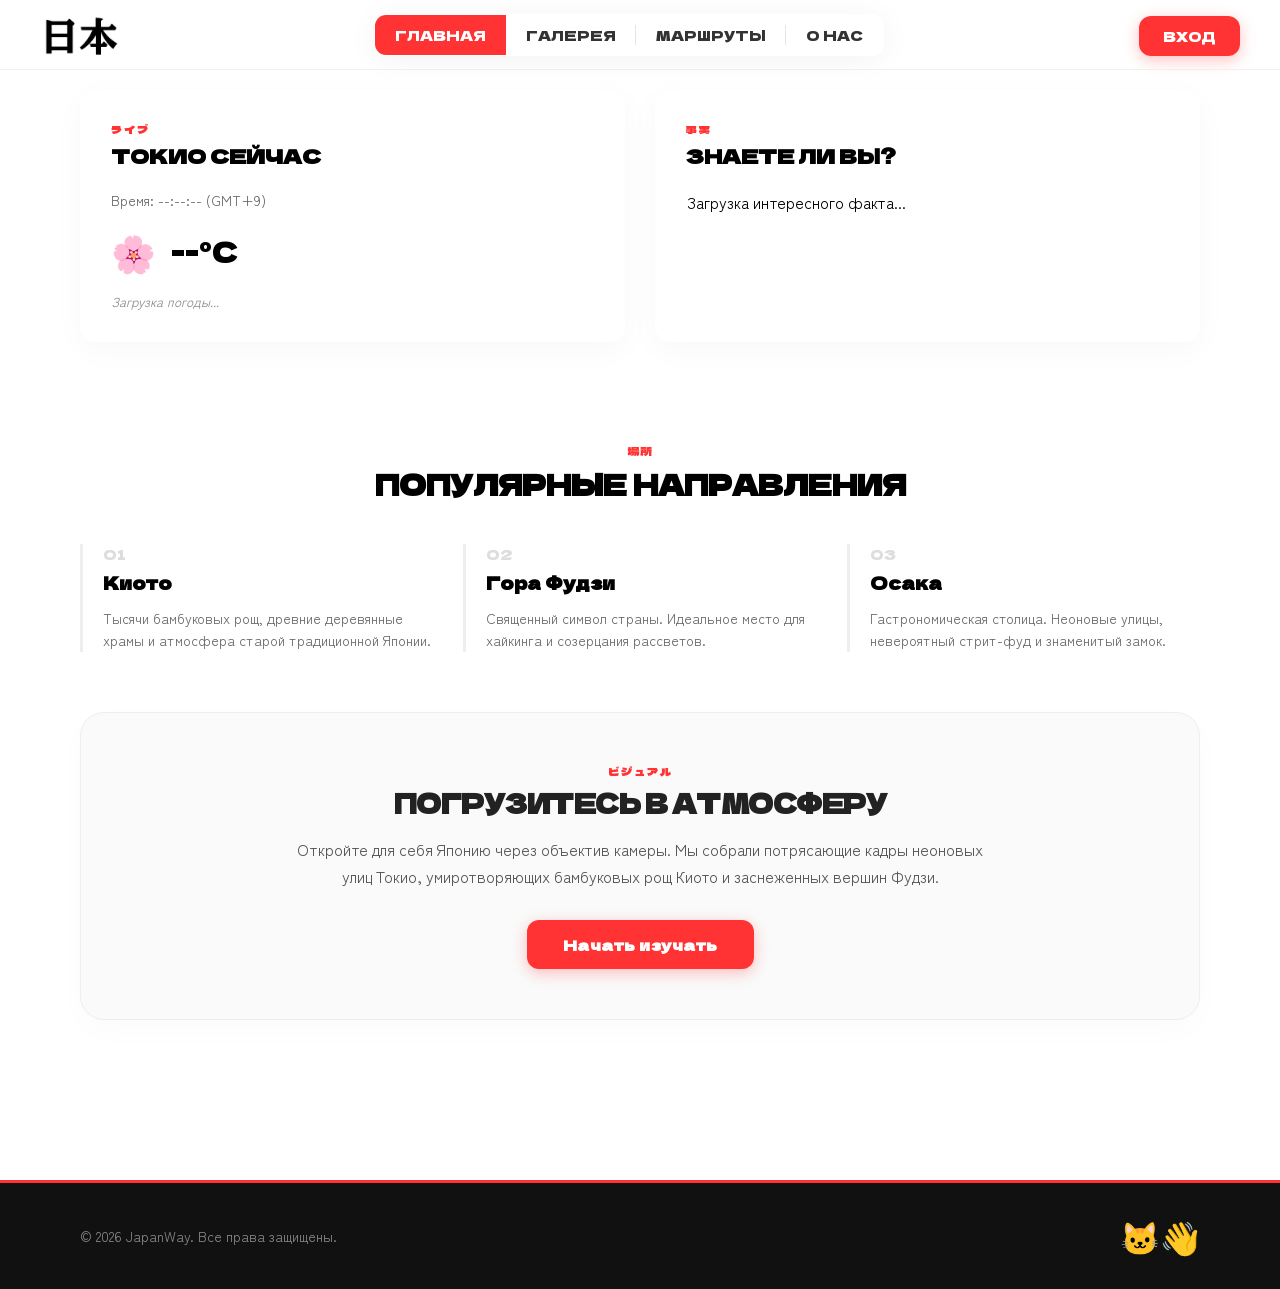
==== index.html @ 8e12cc43 "Версия v2" ====
<!DOCTYPE html>
<html lang="ru">
<head>
    <meta charset="UTF-8">
    <meta name="viewport" content="width=device-width, initial-scale=1.0">
    <title>Япония</title>
    <link rel="stylesheet" href="css/style.css">
</head>
<body>

<header class="main-header">
    <div class="header-logo">
        <a href="index.html">
            <img src="photo/logo.png" alt="Логотип">
        </a>
    </div>

    <nav class="header-center-nav">
        <a href="index.html" class="nav-btn active">Главная</a>
        <a href="gallery.html" class="nav-btn">Галерея</a>
        <a href="routes.html" class="nav-btn">Маршруты</a>
        <a href="about.html" class="nav-btn">О нас</a>
    </nav>

    <div class="header-right-action">
        <a href="under-development.html" class="action-btn">Вход</a>
    </div>
</header>

<main class="main-content">
    <section class="japan-info-section">
        <div class="info-grid">
            <div class="japan-card weather-card">
                <div class="card-header">
                    <span class="jap-subtitle">ライブ</span>
                    <h3>Токио Сейчас</h3>
                </div>
                <div class="weather-timezone">
                    <p class="time-text">Время: <span id="tokyo-time">--:--:--</span> (GMT+9)</p>
                    <div class="weather-status">
                        <span class="weather-icon" id="weather-icon">🌸</span>
                        <span class="weather-temp" id="weather-temp">--°C</span>
                    </div>
                    <p class="season-text" id="weather-desc">Загрузка погоды...</p>
                </div>
            </div>

            <div class="japan-card fact-card">
                <div class="card-header">
                    <span class="jap-subtitle">事実</span>
                    <h3>Знаете ли вы?</h3>
                </div>
                <p id="random-fact-text" class="card-text">Загрузка интересного факта...</p>
            </div>
        </div>
    </section>

    <section class="locations-section">
        <span class="section-subtitle">場所</span>
        <h2 class="section-title">Популярные направления</h2>
        
        <div class="locations-grid">
            <div class="location-item">
                <div class="location-num">01</div>
                <h4>Киото</h4>
                <p>Тысячи бамбуковых рощ, древние деревянные храмы и атмосфера старой традиционной Японии.</p>
            </div>
            <div class="location-item">
                <div class="location-num">02</div>
                <h4>Гора Фудзи</h4>
                <p>Священный символ страны. Идеальное место для хайкинга и созерцания рассветов.</p>
            </div>
            <div class="location-item">
                <div class="location-num">03</div>
                <h4>Осака</h4>
                <p>Гастрономическая столица. Неоновые улицы, невероятный стрит-фуд и знаменитый замок.</p>
            </div>
        </div>
    </section>

    <section class="cta-gallery-section">
        <div class="cta-container">
            <span class="jap-subtitle">ビジュアル</span>
            <h3>Погрузитесь в атмосферу</h3>
            <p class="cta-text">
                Откройте для себя Японию через объектив камеры. Мы собрали потрясающие кадры неоновых улиц Токио, умиротворяющих бамбуковых рощ Киото и заснеженных вершин Фудзи.
            </p>
            <a href="gallery.html" class="action-btn cta-btn">
                Начать изучать
            </a>
        </div>
    </section>

    <div class="global-coin-rain" id="global-coin-rain"></div>

    <footer class="main-footer">
        <div class="footer-container">
            <p class="footer-copy">&copy; 2026 JapanWay. Все права защищены.</p>
            
            <div class="lucky-cat-wrapper" id="lucky-cat-trigger">
                <div class="coin-container" id="coin-container"></div>
                <div class="lucky-cat">🐱👋</div>
                <span class="cat-tooltip">Нажми на удачу</span>
            </div>
        </div>
    </footer>
    
</main>

<script src="js/main.js"></script>
</body>
</html>
---- css/style.css ----
@import url('https://fonts.googleapis.com/css2?family=Dela+Gothic+One&family=Zen+Kaku+Gothic+New:wght@400;700&display=swap');

html {
  scroll-behavior: smooth;
}

:root {
  --accent-color: #ff3333;
  --accent-hover: #cc0000;
  --bg-blur: rgba(255, 255, 255, 0.1);
  --blur-strength: 8px;
  --font-delta: "Dela Gothic One", sans-serif;
  --font-main: "Zen Kaku Gothic New", sans-serif;
}

body {
  font-family: var(--font-main);
  margin: 0;
  padding-top: 0;
  -webkit-font-smoothing: antialiased;
}

a {
  text-decoration: none;
}

header {
  font-family: var(--font-delta);
  text-transform: uppercase;
}

.main-header {
  position: fixed;
  top: 0;
  left: 0;
  width: 100%;
  height: 70px;
  display: flex;
  align-items: center;
  justify-content: space-between;
  padding: 0 40px;
  box-sizing: border-box;
  background-color: rgba(255, 255, 255, 0.6);
  backdrop-filter: blur(10px);
  -webkit-backdrop-filter: blur(10px);
  border-bottom: 1px solid rgba(0, 0, 0, 0.05);
  z-index: 1000;
  transition: all 0.3s ease;
}

.header-logo a {
  display: block;
  line-height: 0;
}

.header-logo img {
  height: 40px;
  width: auto;
  display: block;
}

.header-center-nav {
  display: flex;
  gap: 0;
  background-color: var(--bg-blur);
  border: 1px solid rgba(255, 255, 255, 0.2);
  border-radius: 12px;
  overflow: hidden;
  backdrop-filter: blur(var(--blur-strength));
  -webkit-backdrop-filter: blur(var(--blur-strength));
  box-shadow: 0 4px 30px rgba(0, 0, 0, 0.05);
}

.nav-btn {
  display: inline-flex;
  align-items: center;
  justify-content: center;
  background: transparent;
  border: none;
  outline: none;
  color: #333;
  padding: 10px 20px;
  font-family: var(--font-delta);
  font-size: 14px;
  cursor: pointer;
  transition: all 0.3s cubic-bezier(0.25, 0.8, 0.25, 1);
  position: relative;
  box-sizing: border-box;
}

.nav-btn:not(:last-child)::after {
  content: '';
  position: absolute;
  right: 0;
  top: 25%;
  height: 50%;
  width: 1px;
  background-color: rgba(0, 0, 0, 0.1);
}

.nav-btn:hover {
  background-color: rgba(0, 0, 0, 0.05);
  color: var(--accent-color);
  transform: translateY(-1px);
}

.nav-btn.active {
  background-color: var(--accent-color);
  color: #fff;
}

.nav-btn.active::after, 
.nav-btn:hover::after {
  background-color: transparent;
}

.action-btn {
  background-color: var(--accent-color);
  color: white;
  border: none;
  padding: 10px 24px;
  font-family: var(--font-delta);
  font-size: 14px;
  border-radius: 12px;
  cursor: pointer;
  box-shadow: 0 4px 15px rgba(255, 51, 51, 0.3);
  transition: all 0.3s cubic-bezier(0.25, 0.8, 0.25, 1);
}

.action-btn:hover {
  background-color: var(--accent-hover);
  transform: scale(1.05);
  box-shadow: 0 6px 20px rgba(255, 51, 51, 0.5);
}

.action-btn:active {
  transform: scale(0.98);
}

.japan-card {
  background: rgba(255, 255, 255, 0.5);
  backdrop-filter: blur(12px);
  -webkit-backdrop-filter: blur(12px);
  border: 1px solid rgba(255, 255, 255, 0.3);
  border-radius: 16px;
  padding: 30px;
  box-shadow: 0 8px 32px rgba(0, 0, 0, 0.03);
  transition: transform 0.3s cubic-bezier(0.25, 0.8, 0.25, 1), border-color 0.3s ease;
}

.japan-card:hover {
  transform: translateY(-5px);
  border-color: var(--accent-color);
}

.jap-subtitle {
  font-family: var(--font-delta);
  color: var(--accent-color);
  font-size: 11px;
  letter-spacing: 2px;
  display: block;
  margin-bottom: 4px;
}

.main-content {
  padding-top: 50px;
}

.japan-info-section {
  padding: 40px 40px;
  max-width: 1200px;
  margin: 0 auto;
  box-sizing: border-box;
}

.info-grid {
  display: grid;
  grid-template-columns: repeat(auto-fit, minmax(300px, 1fr));
  gap: 30px;
}

.japan-card h3 {
  font-family: var(--font-delta);
  font-size: 20px;
  margin: 0 0 20px 0;
  text-transform: uppercase;
}

.time-text { font-size: 14px; color: #666; margin: 0 0 15px 0; }
.weather-status { display: flex; align-items: center; gap: 15px; margin-bottom: 15px; }
.weather-icon { font-size: 36px; }
.weather-temp { font-family: var(--font-delta); font-size: 28px; }
.season-text { font-size: 13px; color: #888; margin: 0; font-style: italic; }
.fact-text { font-size: 15px; line-height: 1.7; color: #444; margin: 0; }

.locations-section {
  max-width: 1200px;
  margin: 60px auto;
  padding: 0 40px;
  box-sizing: border-box;
}

.section-subtitle {
  font-family: var(--font-delta);
  color: var(--accent-color);
  font-size: 12px;
  display: block;
  text-align: center;
}

.section-title {
  font-family: var(--font-delta);
  font-size: 28px;
  text-align: center;
  margin: 5px 0 40px 0;
  text-transform: uppercase;
}

.locations-grid {
  display: grid;
  grid-template-columns: repeat(auto-fit, minmax(280px, 1fr));
  gap: 30px;
}

.location-item {
  border-left: 3px solid #eee;
  padding-left: 20px;
  transition: all 0.3s ease;
}

.location-item:hover {
  border-left-color: var(--accent-color);
  transform: translateX(5px);
}

.location-num {
  font-family: var(--font-delta);
  color: #ddd;
  font-size: 14px;
}

.location-item h4 {
  font-family: var(--font-delta);
  font-size: 18px;
  margin: 5px 0 12px 0;
}

.location-item p {
  font-size: 14px;
  color: #666;
  line-height: 1.6;
  margin: 0;
}

.cta-gallery-section {
  max-width: 1200px;
  margin: 60px auto;
  padding: 0 40px 100px 40px;
  box-sizing: border-box;
}

.cta-container {
  background: #fafafa;
  border: 1px solid #eee;
  border-radius: 24px;
  padding: 50px 40px;
  text-align: center;
  box-shadow: 0 10px 30px rgba(0, 0, 0, 0.02);
  animation: fadeInError 1s ease-out;
}

.cta-container h3 {
  font-family: var(--font-delta);
  font-size: 26px;
  margin: 5px 0 15px 0;
  text-transform: uppercase;
  color: #222;
  letter-spacing: -0.5px;
}

.cta-text {
  font-family: var(--font-main);
  font-size: 16px;
  color: #555;
  max-width: 700px;
  margin: 0 auto 30px auto;
  line-height: 1.7;
}

.cta-btn {
  display: inline-flex;
  align-items: center;
  justify-content: center;
  text-decoration: none;
  padding: 14px 36px;
  font-size: 15px;
  font-weight: bold;
  letter-spacing: 0.5px;
}
  
.gallery-section {
  padding: 0 15px;
  margin-top: 50px;
}

.grid-layout {
  grid-template-columns: 1fr !important;
  gap: 15px;
}

.gallery-item {
  height: 250px !important;
}

.layout-tokyo .item-large,
.layout-fuji .item-wide {
  grid-row: auto !important;
  grid-column: auto !important;
  height: 250px !important;
}

.item-overlay {
  opacity: 1;
  transform: translateY(0);
  background: linear-gradient(to top, rgba(0, 0, 0, 0.8) 20%, rgba(0, 0, 0, 0) 100%);
}

.about-hero {
  max-width: 1400px;
  margin: 0 auto;
  padding: 60px 40px 20px 40px;
  text-align: center;
  box-sizing: border-box;
}

.about-hero h1 {
  font-family: var(--font-delta);
  font-size: 42px;
  color: #111;
  margin: 10px 0 20px 0;
  text-transform: uppercase;
}

.about-hero-text {
  font-family: var(--font-main);
  font-size: 18px;
  color: #555;
  max-width: 750px;
  margin: 0 auto;
  line-height: 1.8;
}

.about-philosophy {
  max-width: 1200px;
  margin: 60px auto;
  padding: 0 40px;
  display: grid;
  grid-template-columns: repeat(2, 1fr);
  gap: 40px;
  box-sizing: border-box;
}

.philosophy-card {
  background: #fafafa;
  border: 1px solid #eee;
  border-radius: 24px;
  padding: 40px;
  position: relative;
  box-sizing: border-box;
}

.phil-num {
  font-family: var(--font-delta);
  font-size: 48px;
  color: rgba(255, 51, 51, 0.1);
  position: absolute;
  top: 25px;
  right: 40px;
}

.philosophy-card h3 {
  font-family: var(--font-delta);
  font-size: 22px;
  margin: 0 0 15px 0;
  text-transform: uppercase;
  color: #1a1a1a;
}

.philosophy-card p {
  font-family: var(--font-main);
  font-size: 15px;
  color: #666;
  line-height: 1.7;
  margin: 0;
}

.about-stats {
  max-width: 1200px;
  margin: 80px auto 120px auto;
  padding: 40px;
  display: flex;
  justify-content: space-around;
  align-items: center;
  border-top: 1px solid #eee;
  border-bottom: 1px solid #eee;
  box-sizing: border-box;
}

.stat-item {
  text-align: center;
}

.stat-number {
  font-family: var(--font-delta);
  font-size: 56px;
  color: var(--accent-color);
  margin-bottom: 5px;
}

.stat-label {
  font-family: var(--font-main);
  font-size: 14px;
  color: #777;
  text-transform: uppercase;
  letter-spacing: 1px;
  font-weight: 700;
}

@media screen and (max-width: 1024px) {
  .about-hero h1 { font-size: 34px; }
  .about-philosophy { grid-template-columns: 1fr; gap: 25px; }
  .stat-number { font-size: 42px; }
}

@media screen and (max-width: 992px) {
  .main-header {
    padding: 0 20px;
  }
  .nav-btn {
    padding: 10px 14px;
    font-size: 13px;
  }
  .action-btn {
    padding: 10px 18px;
    font-size: 13px;
  }
}

@media screen and (max-width: 768px) {
  .main-header {
    height: auto;
    flex-direction: column;
    gap: 12px;
    padding: 15px 10px;
    position: static;
  }

  .header-logo img {
    height: 35px;
  }

  .header-center-nav {
    width: 100%;
    max-width: 100%;
    overflow-x: auto;
    -webkit-overflow-scrolling: touch;
    border-radius: 8px;
    white-space: nowrap;
  }
  
  .nav-btn:not(:last-child)::after {
    display: none;
  }

  .nav-btn {
    flex: 1 0 auto;
    padding: 12px 20px;
    font-size: 12px;
  }

  .header-right-action {
    width: 95%;
  }

  .action-btn {
    display: block;
    width: 100%;
    padding: 12px 0;
    font-size: 14px;
    border-radius: 8px;
    box-sizing: border-box;
    text-align: center;
  }

  .main-content { 
    padding-top: 20px; 
  }
  
  .japan-info-section, 
  .locations-section { 
    padding: 20px 15px; 
    margin: 20px auto; 
  }
  
  .section-title { 
    font-size: 22px; 
  }

  .cta-gallery-section {
    padding: 20px 15px 10px 15px;
    margin: 20px auto 0 auto;
  }
  .cta-container {
    padding: 35px 20px;
  }
  .cta-container h3 {
    font-size: 20px;
  }
  .cta-text {
    font-size: 14px;
    margin-bottom: 25px;
  }
  .cta-btn {
    width: 100%;
    padding: 14px 0;
  }

  .error-code {
    font-size: 80px;
  }
  .error-title {
    font-size: 18px;
  }
  .error-container {
    min-height: 100vh;
  }

  .about-hero { padding: 40px 20px 10px 20px; }
  .about-hero h1 { font-size: 26px; }
  .about-hero-text { font-size: 15px; }
  .about-philosophy { padding: 0 20px; margin: 40px auto; }
  .philosophy-card { padding: 30px; }
  .phil-num { top: 15px; right: 30px; font-size: 36px; }

  .about-stats {
    flex-direction: column;
    gap: 40px;
    margin: 40px auto 80px auto;
    padding: 30px 20px;
  }
}

.main-footer {
  background-color: #111;
  color: #fff;
  padding: 30px 0;
  border-top: 3px solid var(--accent-color);
}

.footer-container {
  max-width: 1200px;
  margin: 0 auto;
  padding: 0 40px;
  display: flex;
  justify-content: space-between;
  align-items: center;
  box-sizing: border-box;
}

.footer-copy {
  font-size: 14px;
  color: #888;
  margin: 0;
}

.lucky-cat-wrapper {
  position: relative;
  display: inline-flex;
  flex-direction: column;
  align-items: center;
  cursor: pointer;
  user-select: none;
  transition: transform 0.2s ease;
}

.lucky-cat-wrapper:hover {
  transform: scale(1.15);
}

.lucky-cat {
  font-size: 32px;
  display: inline-block;
  transform-origin: bottom center;
  animation: catWaving 2.5s infinite ease-in-out;
}

.lucky-cat-wrapper.cat-flash {
  animation: catPopActive 0.4s cubic-bezier(0.175, 0.885, 0.32, 1.275);
}

.cat-tooltip {
  position: absolute;
  bottom: 125%;
  background: rgba(255, 51, 51, 0.95);
  color: #fff;
  font-family: var(--font-main);
  font-size: 11px;
  font-weight: bold;
  padding: 5px 12px;
  border-radius: 20px;
  white-space: nowrap;
  opacity: 0;
  pointer-events: none;
  transform: translateY(10px);
  transition: all 0.3s cubic-bezier(0.4, 0, 0.2, 1);
  box-shadow: 0 4px 10px rgba(0, 0, 0, 0.2);
}

.cat-tooltip::after {
  content: '';
  position: absolute;
  top: 100%;
  left: 50%;
  transform: translateX(-50%);
  border-width: 5px;
  border-style: solid;
  border-color: rgba(255, 51, 51, 0.95) transparent transparent transparent;
}

.lucky-cat-wrapper:hover .cat-tooltip {
  opacity: 1;
  transform: translateY(0);
}

.global-coin-rain {
  position: fixed;
  top: 0;
  left: 0;
  width: 100vw;
  height: 100vh;
  pointer-events: none;
  z-index: 99999;
  overflow: hidden;
}

.rain-coin {
  position: absolute;
  top: -50px;
  user-select: none;
  will-change: transform, top;
  animation: coinFalling forwards linear;
}

@keyframes catWaving {
  0%, 100% { transform: rotate(0deg); }
  50% { transform: rotate(12deg); }
}

@keyframes catPopActive {
  0% { transform: scale(1); }
  40% { transform: scale(1.4); filter: drop-shadow(0 0 12px var(--accent-color)); }
  70% { transform: scale(0.9); }
  100% { transform: scale(1.15); }
}

@keyframes coinFalling {
  0% {
    top: -60px;
    transform: rotate(0deg) scale(0.5);
    opacity: 0;
  }
  15% {
    opacity: 1;
    transform: rotate(60deg) scale(1);
  }
  85% {
    opacity: 1;
  }
  100% {
    top: 105vh;
    transform: rotate(720deg) scale(0.8);
    opacity: 0;
  }
}

@media screen and (max-width: 768px) {
  .footer-container {
    flex-direction: column;
    gap: 20px;
    text-align: center;
    padding: 10px 20px;
  }
}
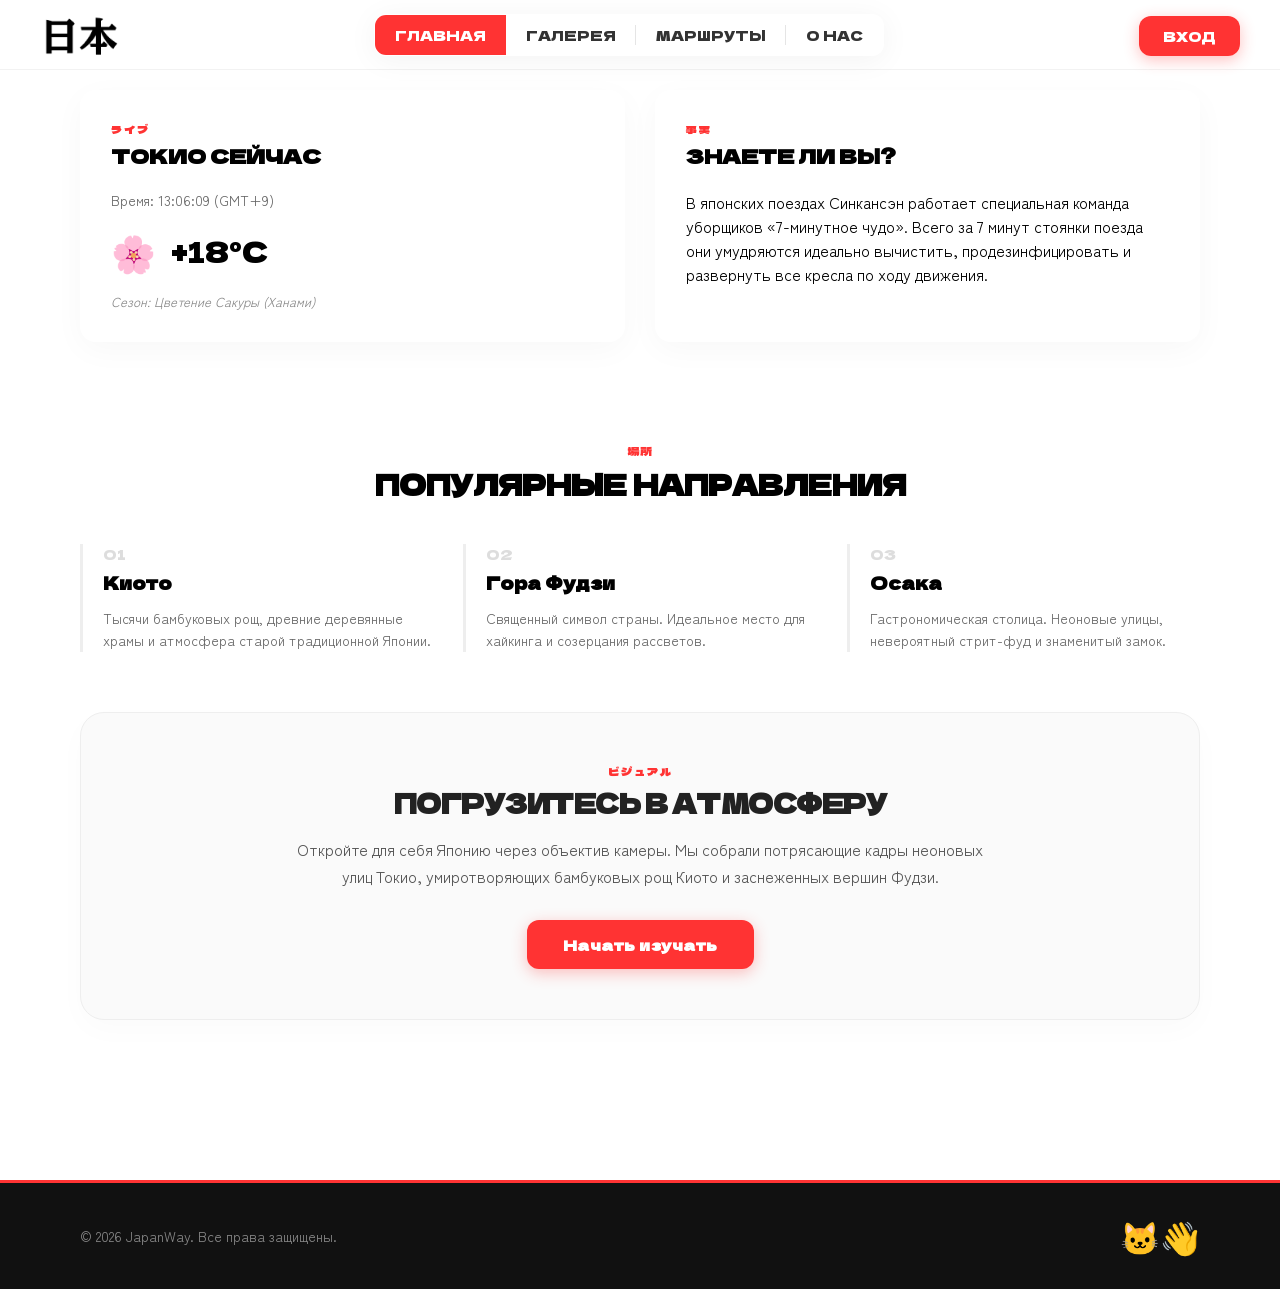
==== commit 1818ebd1: "Версия v2.1 иконка сайта" ====
--- a/index.html
+++ b/index.html
@@ -5,6 +5,7 @@
     <meta name="viewport" content="width=device-width, initial-scale=1.0">
     <title>Япония</title>
     <link rel="stylesheet" href="css/style.css">
+    <link rel="icon" type="image/png" href="photo/favicon.png">
 </head>
 <body>
 
@@ -23,7 +24,7 @@
     </nav>
 
     <div class="header-right-action">
-        <a href="under-development.html" class="action-btn">Вход</a>
+        <a href="register.html" class="action-btn">Вход</a>
     </div>
 </header>
 
--- a/css/style.css
+++ b/css/style.css
@@ -177,6 +177,17 @@
   display: grid;
   grid-template-columns: repeat(auto-fit, minmax(300px, 1fr));
   gap: 30px;
+}
+
+.fade-out {
+  opacity: 0;
+  transform: translateY(-5px);
+  transition: opacity 0.4s ease, transform 0.4s ease;
+}
+.fade-in {
+  opacity: 1;
+  transform: translateY(0);
+  transition: opacity 0.4s ease, transform 0.4s ease;
 }
 
 .japan-card h3 {
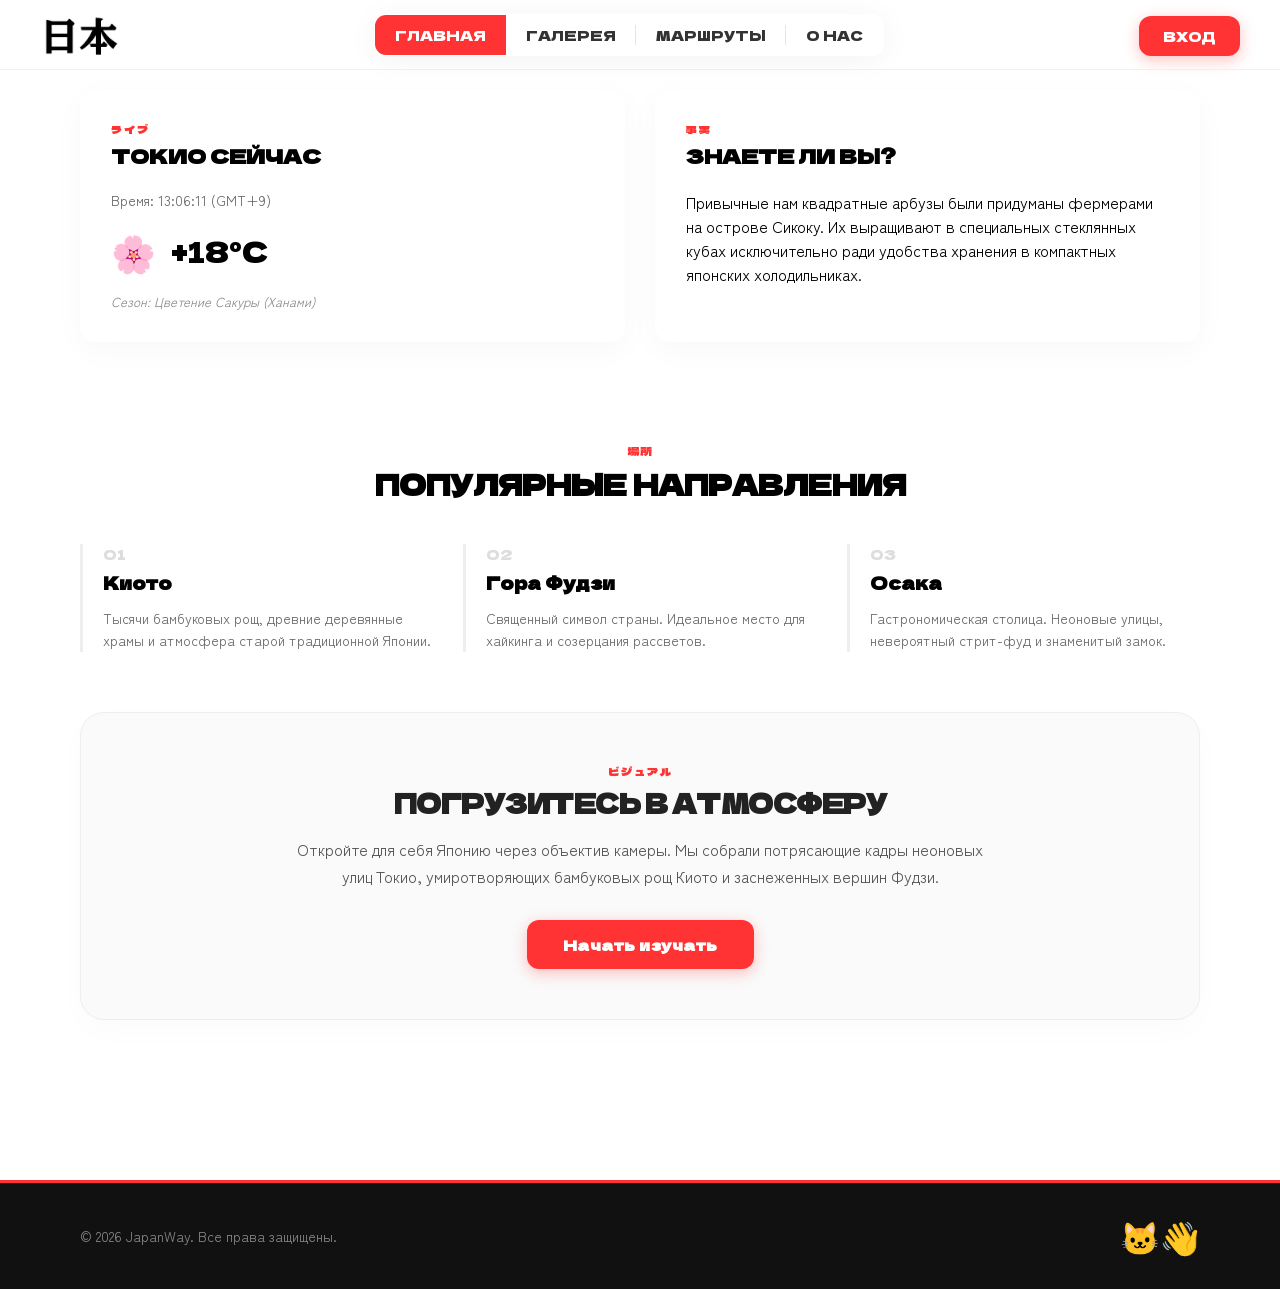
==== commit bfa9bbe6: "Версия v2.2" ====
--- a/index.html
+++ b/index.html
@@ -3,7 +3,7 @@
 <head>
     <meta charset="UTF-8">
     <meta name="viewport" content="width=device-width, initial-scale=1.0">
-    <title>Япония</title>
+    <title>JapanWay • Главная</title>
     <link rel="stylesheet" href="css/style.css">
     <link rel="icon" type="image/png" href="photo/favicon.png">
 </head>
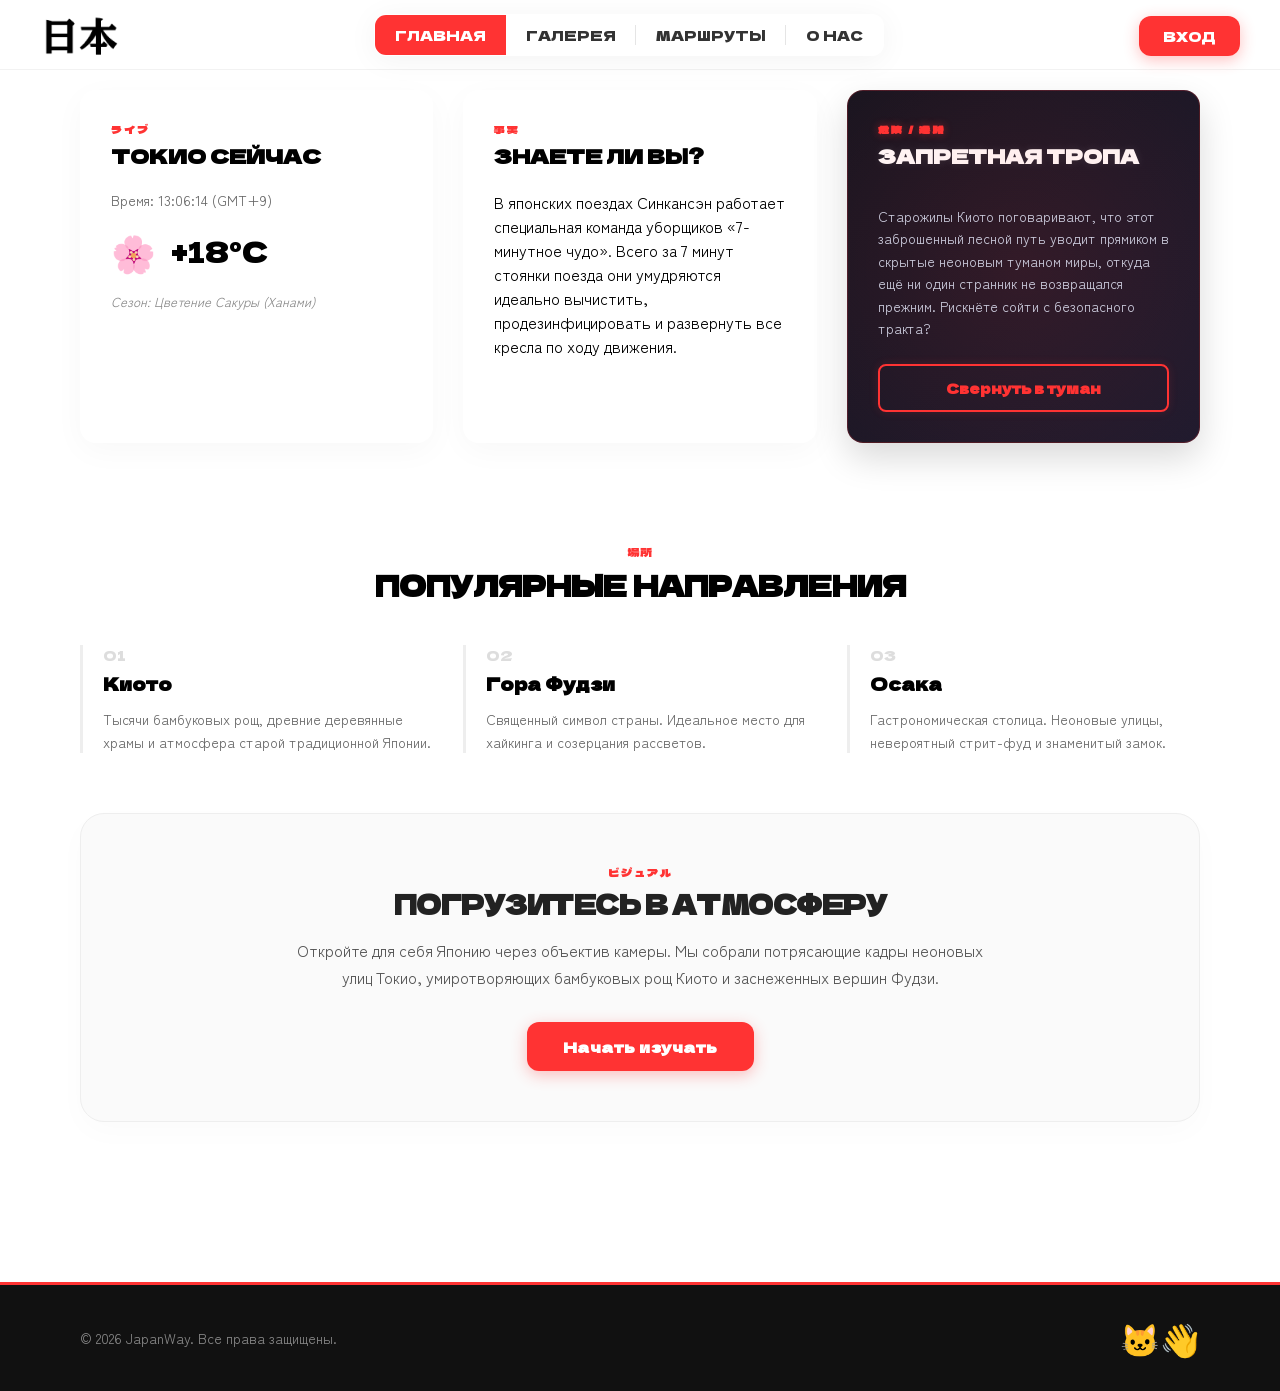
==== commit 9c5005e5: "v2.5" ====
--- a/index.html
+++ b/index.html
@@ -3,9 +3,8 @@
 <head>
     <meta charset="UTF-8">
     <meta name="viewport" content="width=device-width, initial-scale=1.0">
-    <title>JapanWay • Главная</title>
+    <title>Япония</title>
     <link rel="stylesheet" href="css/style.css">
-    <link rel="icon" type="image/png" href="photo/favicon.png">
 </head>
 <body>
 
@@ -52,6 +51,19 @@
                     <h3>Знаете ли вы?</h3>
                 </div>
                 <p id="random-fact-text" class="card-text">Загрузка интересного факта...</p>
+            </div>
+
+            <div class="japan-card mysterious-card">
+                <div class="card-header">
+                    <span class="jap-subtitle">危険 / 迷路</span>
+                    <h3>Запретная тропа</h3>
+                </div>
+                <div class="mysterious-card-body">
+                    <p class="card-text">
+                        Старожилы Киото поговаривают, что этот заброшенный лесной путь уводит прямиком в скрытые неоновым туманом миры, откуда ещё ни один странник не возвращался прежним. Рискнёте сойти с безопасного тракта?
+                    </p>
+                    <a href="abandoned-shrine.html" class="action-btn mystery-btn">Свернуть в туман</a>
+                </div>
             </div>
         </div>
     </section>
--- a/css/style.css
+++ b/css/style.css
@@ -160,6 +160,17 @@
   letter-spacing: 2px;
   display: block;
   margin-bottom: 4px;
+}
+
+.tokyo-date {
+  display: block;
+  font-family: var(--font-main);
+  font-size: 14px;
+  color: #888;
+  font-weight: 700;
+  letter-spacing: 1px;
+  margin-bottom: 2px;
+  text-transform: uppercase;
 }
 
 .main-content {
@@ -662,6 +673,99 @@
   animation: coinFalling forwards linear;
 }
 
+.japan-card.mysterious-card {
+  background: linear-gradient(135deg, #14141f 0%, #1a1a2e 100%) !important;
+  border: 1px solid rgba(255, 51, 51, 0.25) !important;
+  color: #ffffff !important;
+  position: relative;
+  overflow: hidden;
+  display: flex;
+  flex-direction: column;
+  justify-content: space-between;
+  box-shadow: 0 15px 35px rgba(0, 0, 0, 0.15);
+  transition: transform 0.3s cubic-bezier(0.25, 0.8, 0.25, 1), box-shadow 0.3s ease;
+}
+
+.japan-card.mysterious-card::before {
+  content: '';
+  position: absolute;
+  top: -50%;
+  left: -50%;
+  width: 200%;
+  height: 200%;
+  background: radial-gradient(circle, rgba(255, 51, 51, 0.12) 0%, transparent 65%);
+  animation: mistFloating 10s infinite alternate ease-in-out;
+  pointer-events: none;
+  z-index: 1;
+}
+
+.mysterious-card .card-header h3 {
+  color: #ffffff !important;
+  text-shadow: 0 0 10px rgba(255, 255, 255, 0.1);
+}
+
+.mysterious-card .jap-subtitle {
+  color: #ff3333 !important;
+  font-weight: 700;
+  text-shadow: 0 0 8px rgba(255, 51, 51, 0.4);
+}
+
+.mysterious-card-body {
+  position: relative;
+  z-index: 2;
+  display: flex;
+  flex-direction: column;
+  height: 100%;
+  justify-content: space-between;
+}
+
+.mysterious-card .card-text {
+  color: #cdcdde !important;
+  font-size: 14px;
+  line-height: 1.6;
+  margin: 15px 0 25px 0;
+}
+
+.action-btn.mystery-btn {
+  background: transparent !important;
+  color: #ff3333 !important;
+  border: 2px solid #ff3333 !important;
+  box-shadow: 0 0 10px rgba(255, 51, 51, 0.15);
+  font-weight: 700;
+  transition: all 0.3s ease;
+  text-align: center;
+  display: block;
+  width: 100%;
+  box-sizing: border-box;
+  padding: 12px 0;
+  border-radius: 8px;
+}
+
+.action-btn.mystery-btn:hover {
+  background: #ff3333 !important;
+  color: #ffffff !important;
+  box-shadow: 0 0 25px rgba(255, 51, 51, 0.7), inset 0 0 10px rgba(255,255,255,0.2);
+  transform: translateY(-2px);
+}
+
+.japan-card.mysterious-card:hover {
+  transform: translateY(-5px);
+  box-shadow: 0 20px 40px rgba(255, 51, 51, 0.15);
+  border-color: rgba(255, 51, 51, 0.5) !important;
+}
+
+@media screen and (min-width: 992px) {
+  .japan-info-section .info-grid {
+      grid-template-columns: repeat(3, 1fr) !important;
+  }
+}
+
+@keyframes mistFloating {
+  0% { transform: translate(-5%, -5%) rotate(0deg) scale(1); }
+  50% { transform: translate(5%, 8%) rotate(5deg) scale(1.1); }
+  100% { transform: translate(-2%, 5%) rotate(-5deg) scale(1); }
+}
+
 @keyframes catWaving {
   0%, 100% { transform: rotate(0deg); }
   50% { transform: rotate(12deg); }
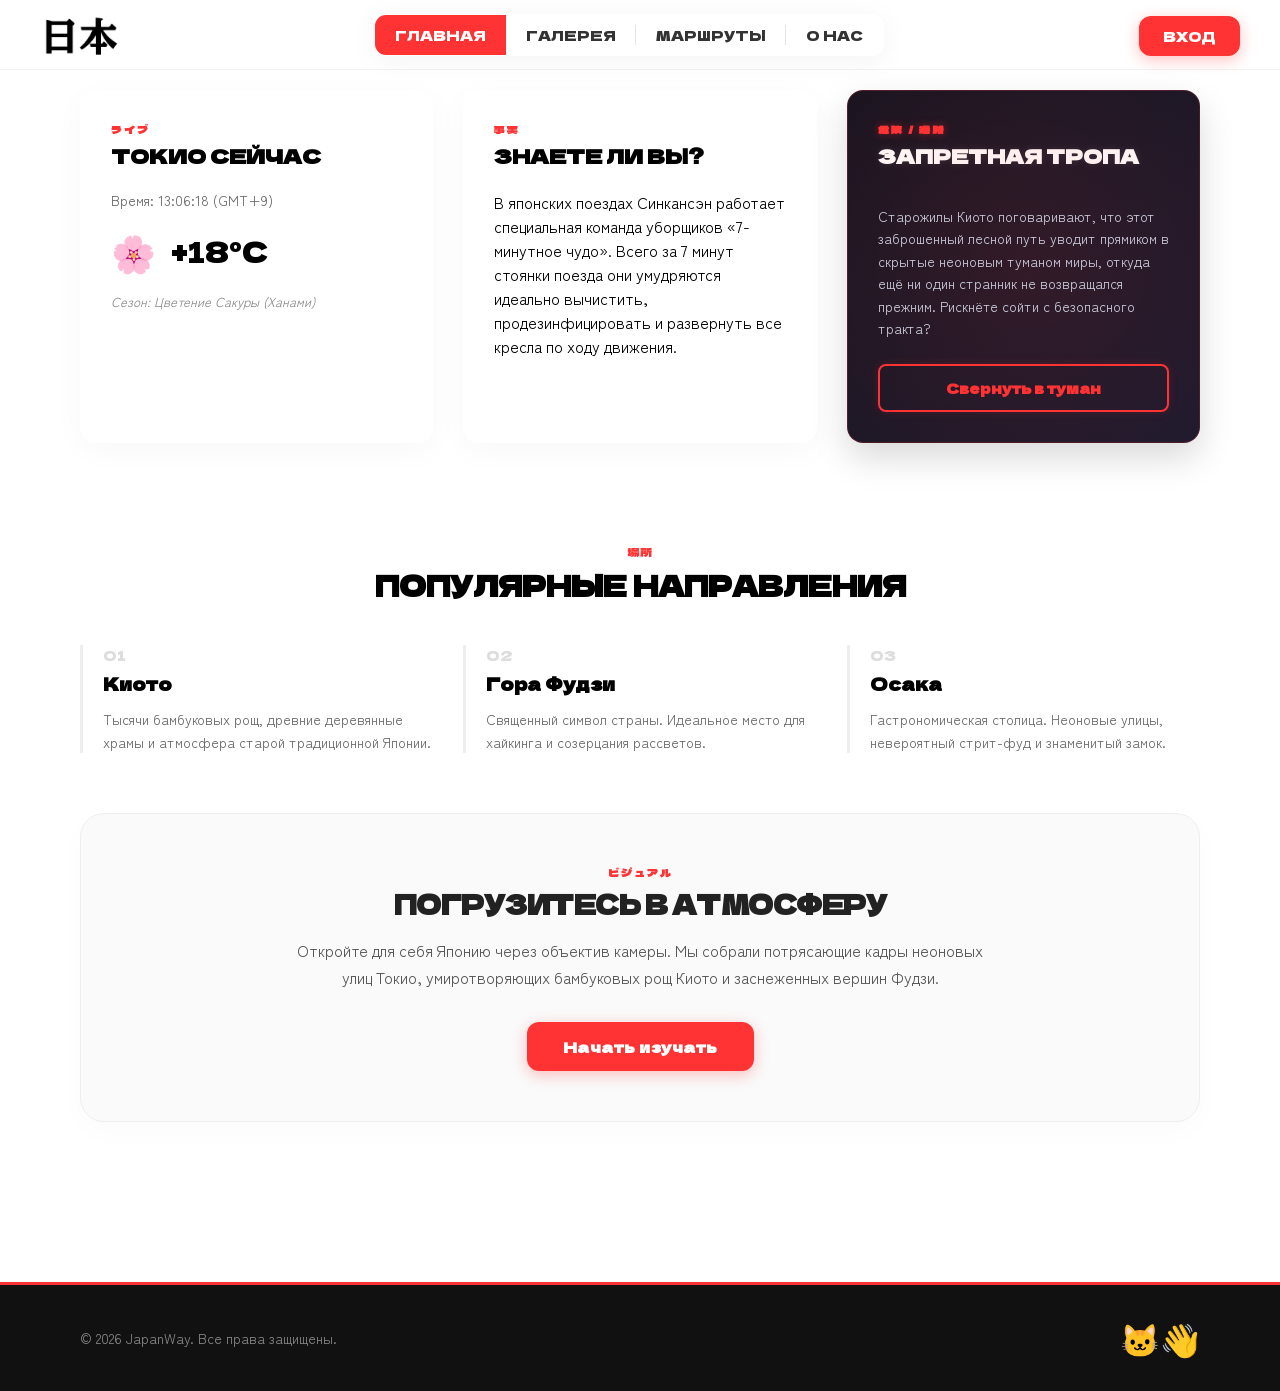
==== commit ba53519e: "v2.5.1" ====
--- a/index.html
+++ b/index.html
@@ -3,7 +3,7 @@
 <head>
     <meta charset="UTF-8">
     <meta name="viewport" content="width=device-width, initial-scale=1.0">
-    <title>Япония</title>
+    <title>JapanWay • Главная</title>
     <link rel="stylesheet" href="css/style.css">
 </head>
 <body>
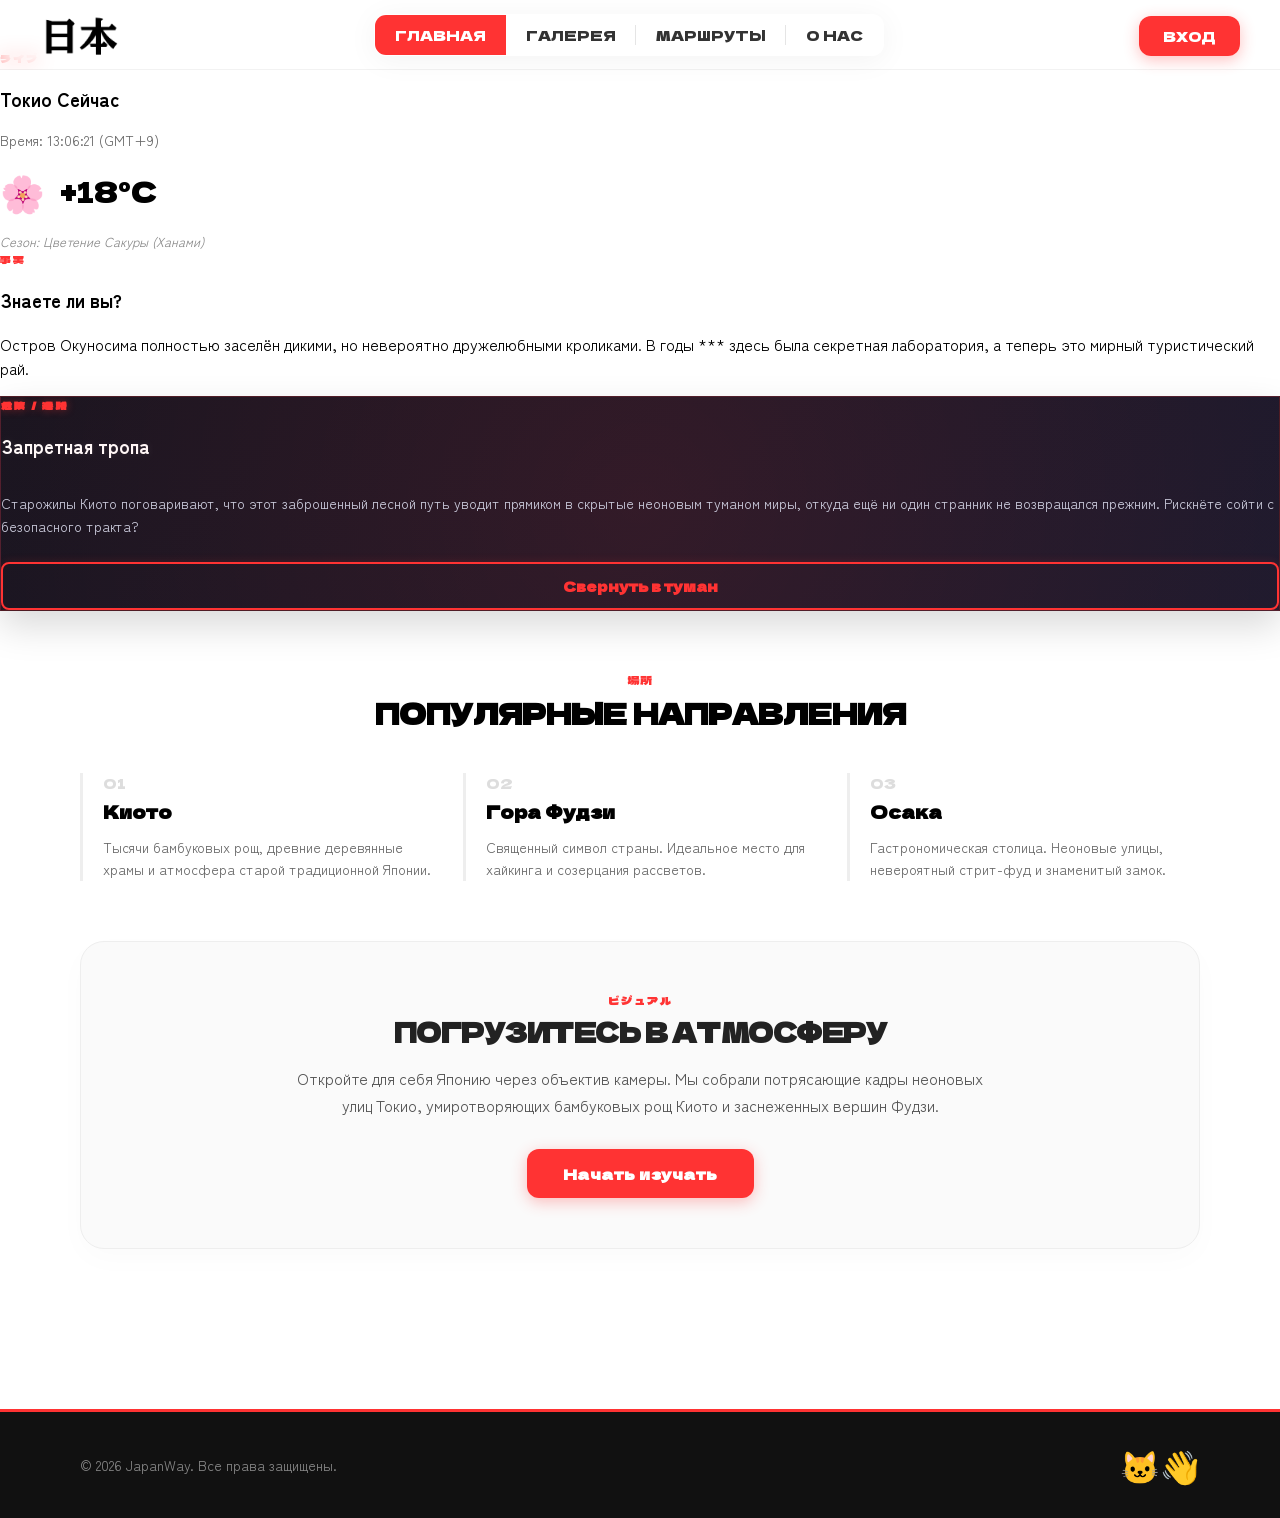
==== commit 2c732ed1: "v2.5.2" ====
--- a/index.html
+++ b/index.html
@@ -4,6 +4,7 @@
     <meta charset="UTF-8">
     <meta name="viewport" content="width=device-width, initial-scale=1.0">
     <title>JapanWay • Главная</title>
+    <link rel="stylesheet" href="css/index.css">
     <link rel="stylesheet" href="css/style.css">
 </head>
 <body>
--- a/css/style.css
+++ b/css/style.css
@@ -137,20 +137,10 @@
   transform: scale(0.98);
 }
 
-.japan-card {
-  background: rgba(255, 255, 255, 0.5);
-  backdrop-filter: blur(12px);
-  -webkit-backdrop-filter: blur(12px);
-  border: 1px solid rgba(255, 255, 255, 0.3);
-  border-radius: 16px;
-  padding: 30px;
-  box-shadow: 0 8px 32px rgba(0, 0, 0, 0.03);
-  transition: transform 0.3s cubic-bezier(0.25, 0.8, 0.25, 1), border-color 0.3s ease;
-}
-
-.japan-card:hover {
-  transform: translateY(-5px);
-  border-color: var(--accent-color);
+/* */
+
+.main-content {
+  padding-top: 50px;
 }
 
 .jap-subtitle {
@@ -162,51 +152,7 @@
   margin-bottom: 4px;
 }
 
-.tokyo-date {
-  display: block;
-  font-family: var(--font-main);
-  font-size: 14px;
-  color: #888;
-  font-weight: 700;
-  letter-spacing: 1px;
-  margin-bottom: 2px;
-  text-transform: uppercase;
-}
-
-.main-content {
-  padding-top: 50px;
-}
-
-.japan-info-section {
-  padding: 40px 40px;
-  max-width: 1200px;
-  margin: 0 auto;
-  box-sizing: border-box;
-}
-
-.info-grid {
-  display: grid;
-  grid-template-columns: repeat(auto-fit, minmax(300px, 1fr));
-  gap: 30px;
-}
-
-.fade-out {
-  opacity: 0;
-  transform: translateY(-5px);
-  transition: opacity 0.4s ease, transform 0.4s ease;
-}
-.fade-in {
-  opacity: 1;
-  transform: translateY(0);
-  transition: opacity 0.4s ease, transform 0.4s ease;
-}
-
-.japan-card h3 {
-  font-family: var(--font-delta);
-  font-size: 20px;
-  margin: 0 0 20px 0;
-  text-transform: uppercase;
-}
+/* */
 
 .time-text { font-size: 14px; color: #666; margin: 0 0 15px 0; }
 .weather-status { display: flex; align-items: center; gap: 15px; margin-bottom: 15px; }
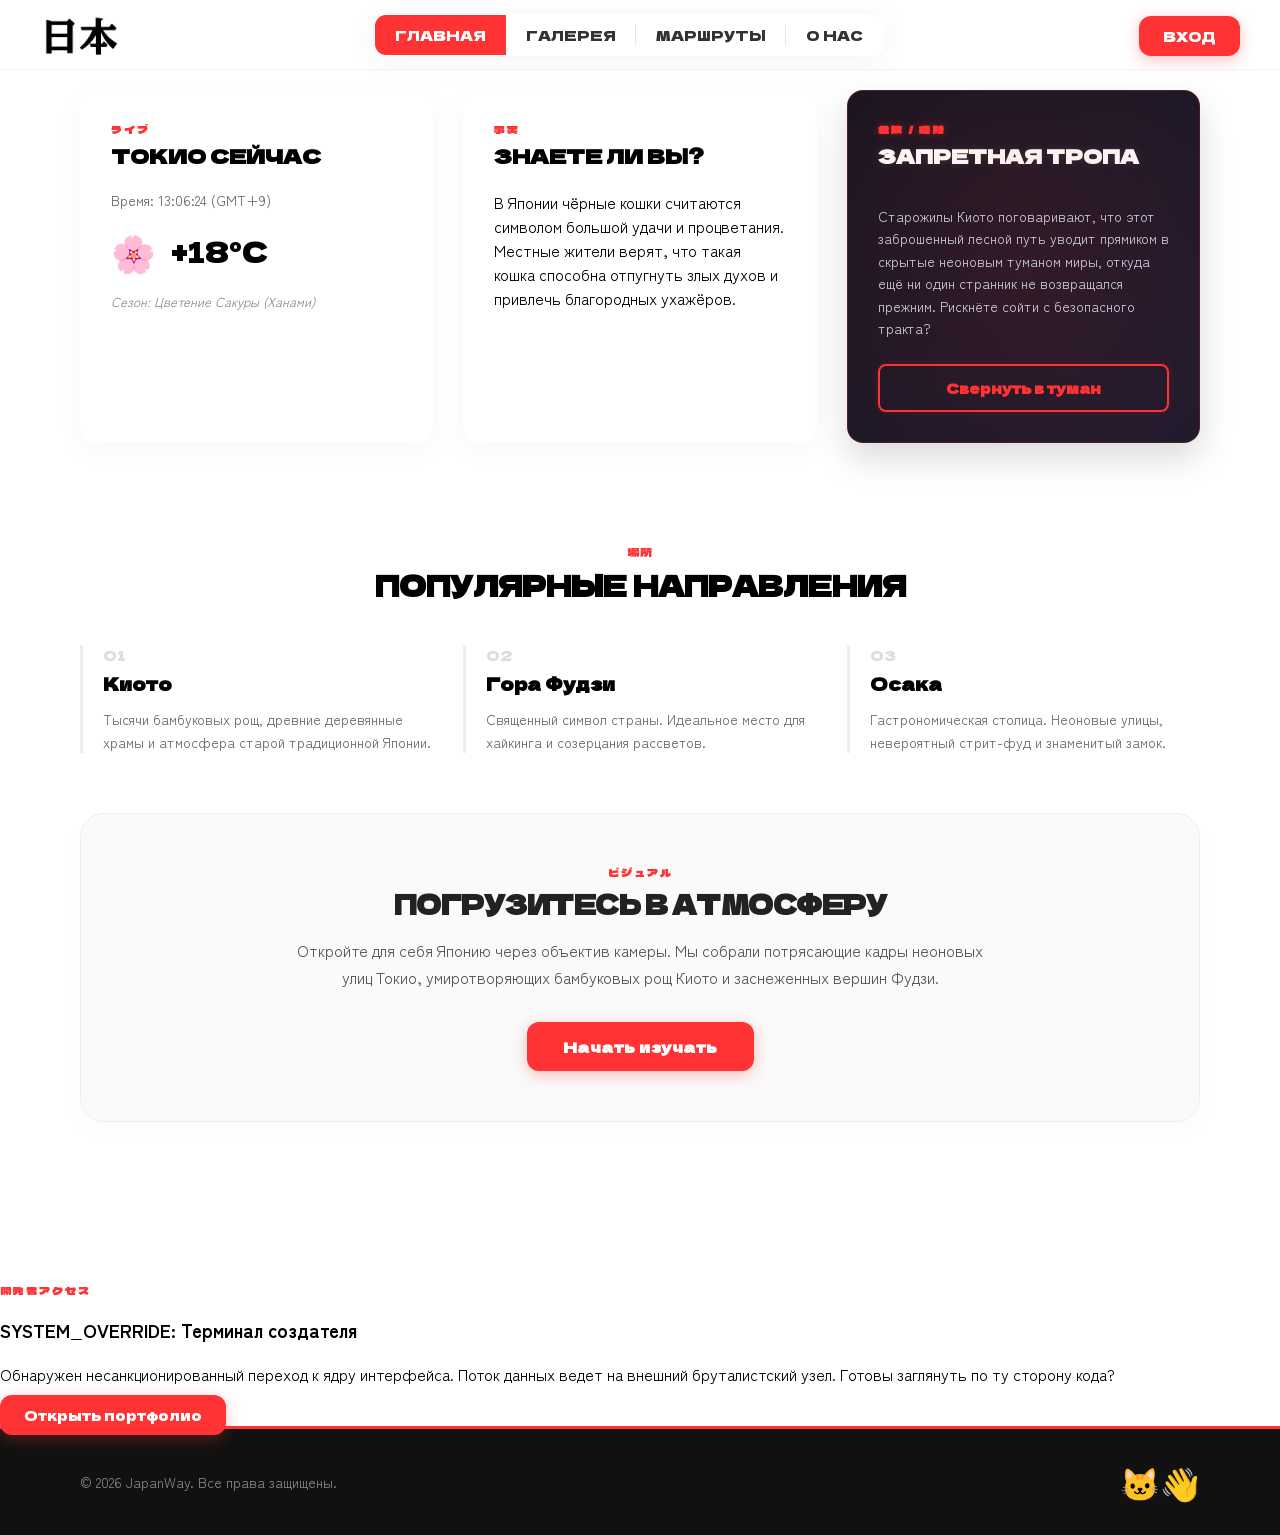
==== commit d246dc99: "v2.5.3" ====
--- a/index.html
+++ b/index.html
@@ -1,5 +1,6 @@
 <!DOCTYPE html>
 <html lang="ru">
+
 <head>
     <meta charset="UTF-8">
     <meta name="viewport" content="width=device-width, initial-scale=1.0">
@@ -7,6 +8,7 @@
     <link rel="stylesheet" href="css/index.css">
     <link rel="stylesheet" href="css/style.css">
 </head>
+
 <body>
 
 <header class="main-header">
@@ -107,6 +109,17 @@
 
     <div class="global-coin-rain" id="global-coin-rain"></div>
 
+    <section class="dev-anomaly-section">
+        <div class="anomaly-container">
+            <span class="jap-subtitle" style="color: var(--accent-color);">開発者アクセス</span>
+            <h3>SYSTEM_OVERRIDE: Терминал создателя</h3>
+            <p class="anomaly-text">
+                Обнаружен несанкционированный переход к ядру интерфейса. Поток данных ведет на внешний бруталистский узел. Готовы заглянуть по ту сторону кода?
+            </p>
+            <a href="https://varangel.github.io/port/" class="action-btn anomaly-link-btn">Открыть портфолио</a>
+        </div>
+    </section>
+
     <footer class="main-footer">
         <div class="footer-container">
             <p class="footer-copy">&copy; 2026 JapanWay. Все права защищены.</p>
@@ -118,9 +131,9 @@
             </div>
         </div>
     </footer>
-    
 </main>
 
 <script src="js/main.js"></script>
 </body>
+
 </html>
--- a/css/index.css
+++ b/css/index.css
@@ -0,0 +1,58 @@
+.japan-info-section {
+    padding: 40px 40px;
+    max-width: 1200px;
+    margin: 0 auto;
+    box-sizing: border-box;
+    }
+
+.info-grid {
+    display: grid;
+    grid-template-columns: repeat(auto-fit, minmax(300px, 1fr));
+    gap: 30px;
+    }
+
+.japan-card {
+    background: rgba(255, 255, 255, 0.5);
+    backdrop-filter: blur(12px);
+    -webkit-backdrop-filter: blur(12px);
+    border: 1px solid rgba(255, 255, 255, 0.3);
+    border-radius: 16px;
+    padding: 30px;
+    box-shadow: 0 8px 32px rgba(0, 0, 0, 0.03);
+    transition: transform 0.3s cubic-bezier(0.25, 0.8, 0.25, 1), border-color 0.3s ease;
+    }
+
+.japan-card:hover {
+    transform: translateY(-5px);
+    border-color: var(--accent-color);
+    }
+
+.tokyo-date {
+    display: block;
+    font-family: var(--font-main);
+    font-size: 14px;
+    color: #888;
+    font-weight: 700;
+    letter-spacing: 1px;
+    margin-bottom: 2px;
+    text-transform: uppercase;
+    }
+
+.fade-out {
+    opacity: 0;
+    transform: translateY(-5px);
+    transition: opacity 0.4s ease, transform 0.4s ease;
+    }
+
+.fade-in {
+    opacity: 1;
+    transform: translateY(0);
+    transition: opacity 0.4s ease, transform 0.4s ease;
+    }
+
+.japan-card h3 {
+    font-family: var(--font-delta);
+    font-size: 20px;
+    margin: 0 0 20px 0;
+    text-transform: uppercase;
+    }
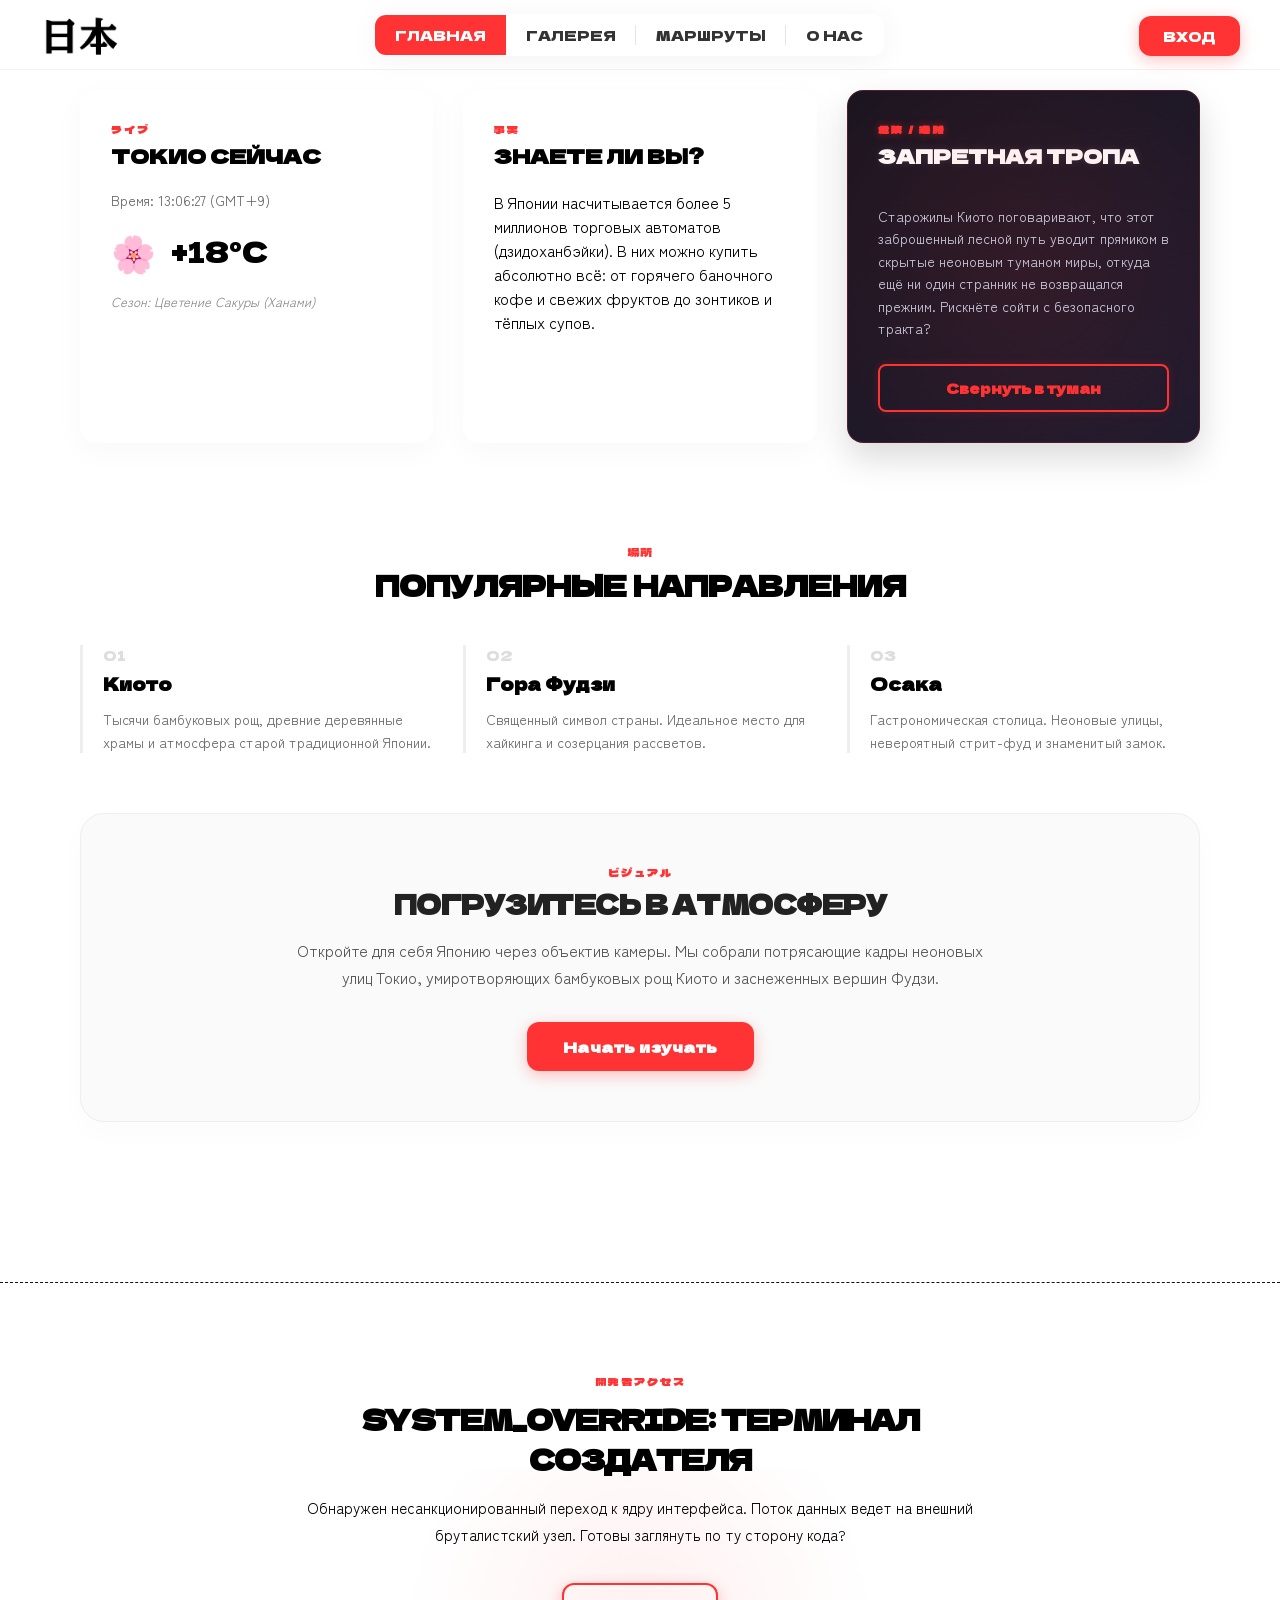
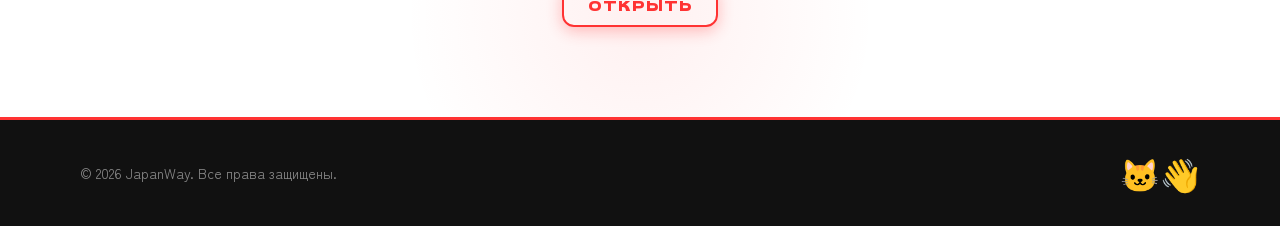
==== commit aaca198c: "v2.5.4" ====
--- a/index.html
+++ b/index.html
@@ -116,7 +116,7 @@
             <p class="anomaly-text">
                 Обнаружен несанкционированный переход к ядру интерфейса. Поток данных ведет на внешний бруталистский узел. Готовы заглянуть по ту сторону кода?
             </p>
-            <a href="https://varangel.github.io/port/" class="action-btn anomaly-link-btn">Открыть портфолио</a>
+            <a href="under-development.html" class="action-btn anomaly-link-btn">Открыть</a>
         </div>
     </section>
 
--- a/css/index.css
+++ b/css/index.css
@@ -56,3 +56,75 @@
     margin: 0 0 20px 0;
     text-transform: uppercase;
     }
+
+   .dev-anomaly-section {
+    background: linear-gradient(180deg, transparent 0%, #0d0d13 100%);
+    padding: 90px 40px;
+    text-align: center;
+    border-top: 1px dashed var(--accent-color);
+    position: relative;
+    overflow: hidden;
+    box-sizing: border-box;
+}
+
+body:not(.dark-mode) .dev-anomaly-section {
+    background: linear-gradient(180deg, var(--bg-main) 0%, #f4f4f7 100%);
+    border-top: 1px dashed #111;
+}
+
+.anomaly-container {
+    max-width: 700px;
+    margin: 0 auto;
+    position: relative;
+    z-index: 2;
+}
+
+.anomaly-container h3 {
+    font-family: var(--font-delta);
+    font-size: 28px;
+    margin: 10px 0 15px 0;
+    letter-spacing: -1px;
+    text-transform: uppercase;
+    color: var(--text-main);
+}
+
+.anomaly-text {
+    font-family: var(--font-main);
+    font-size: 15px;
+    color: var(--text-muted);
+    line-height: 1.8;
+    margin-bottom: 35px;
+}
+
+.anomaly-link-btn {
+    background: transparent !important;
+    color: var(--accent-color) !important;
+    border: 2px solid var(--accent-color) !important;
+    font-family: var(--font-delta);
+    text-transform: uppercase;
+    padding: 14px 32px;
+    font-size: 13px;
+    letter-spacing: 1px;
+    display: inline-block;
+    transition: all 0.3s cubic-bezier(0.25, 0.8, 0.25, 1);
+}
+
+.anomaly-link-btn:hover {
+    background: var(--accent-color) !important;
+    color: #ffffff !important;
+    box-shadow: 0 0 25px rgba(255, 51, 51, 0.5);
+    transform: translateY(-3px);
+}
+
+.dev-anomaly-section::before {
+    content: '';
+    position: absolute;
+    bottom: -50px;
+    left: 50%;
+    transform: translateX(-50%);
+    width: 600px;
+    height: 300px;
+    background: radial-gradient(circle, rgba(255, 51, 51, 0.07) 0%, transparent 70%);
+    pointer-events: none;
+    z-index: 1;
+}
